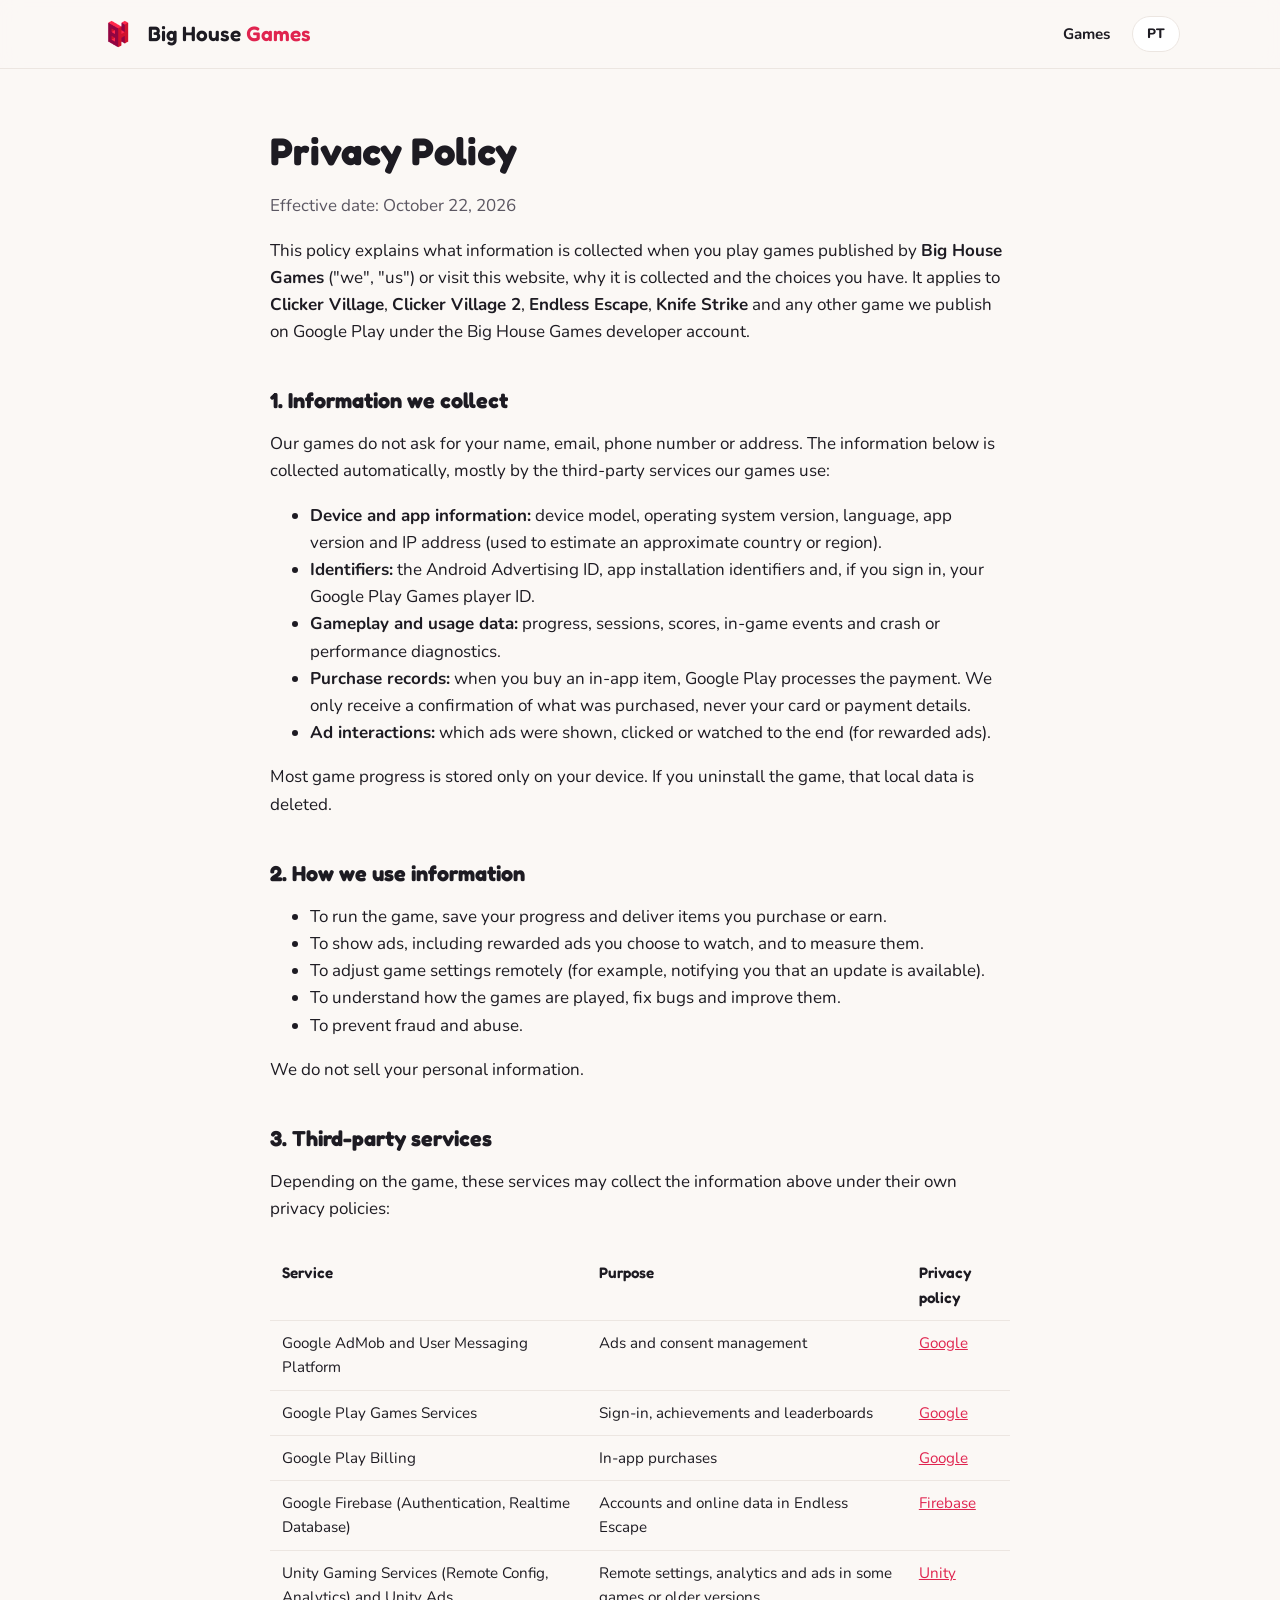
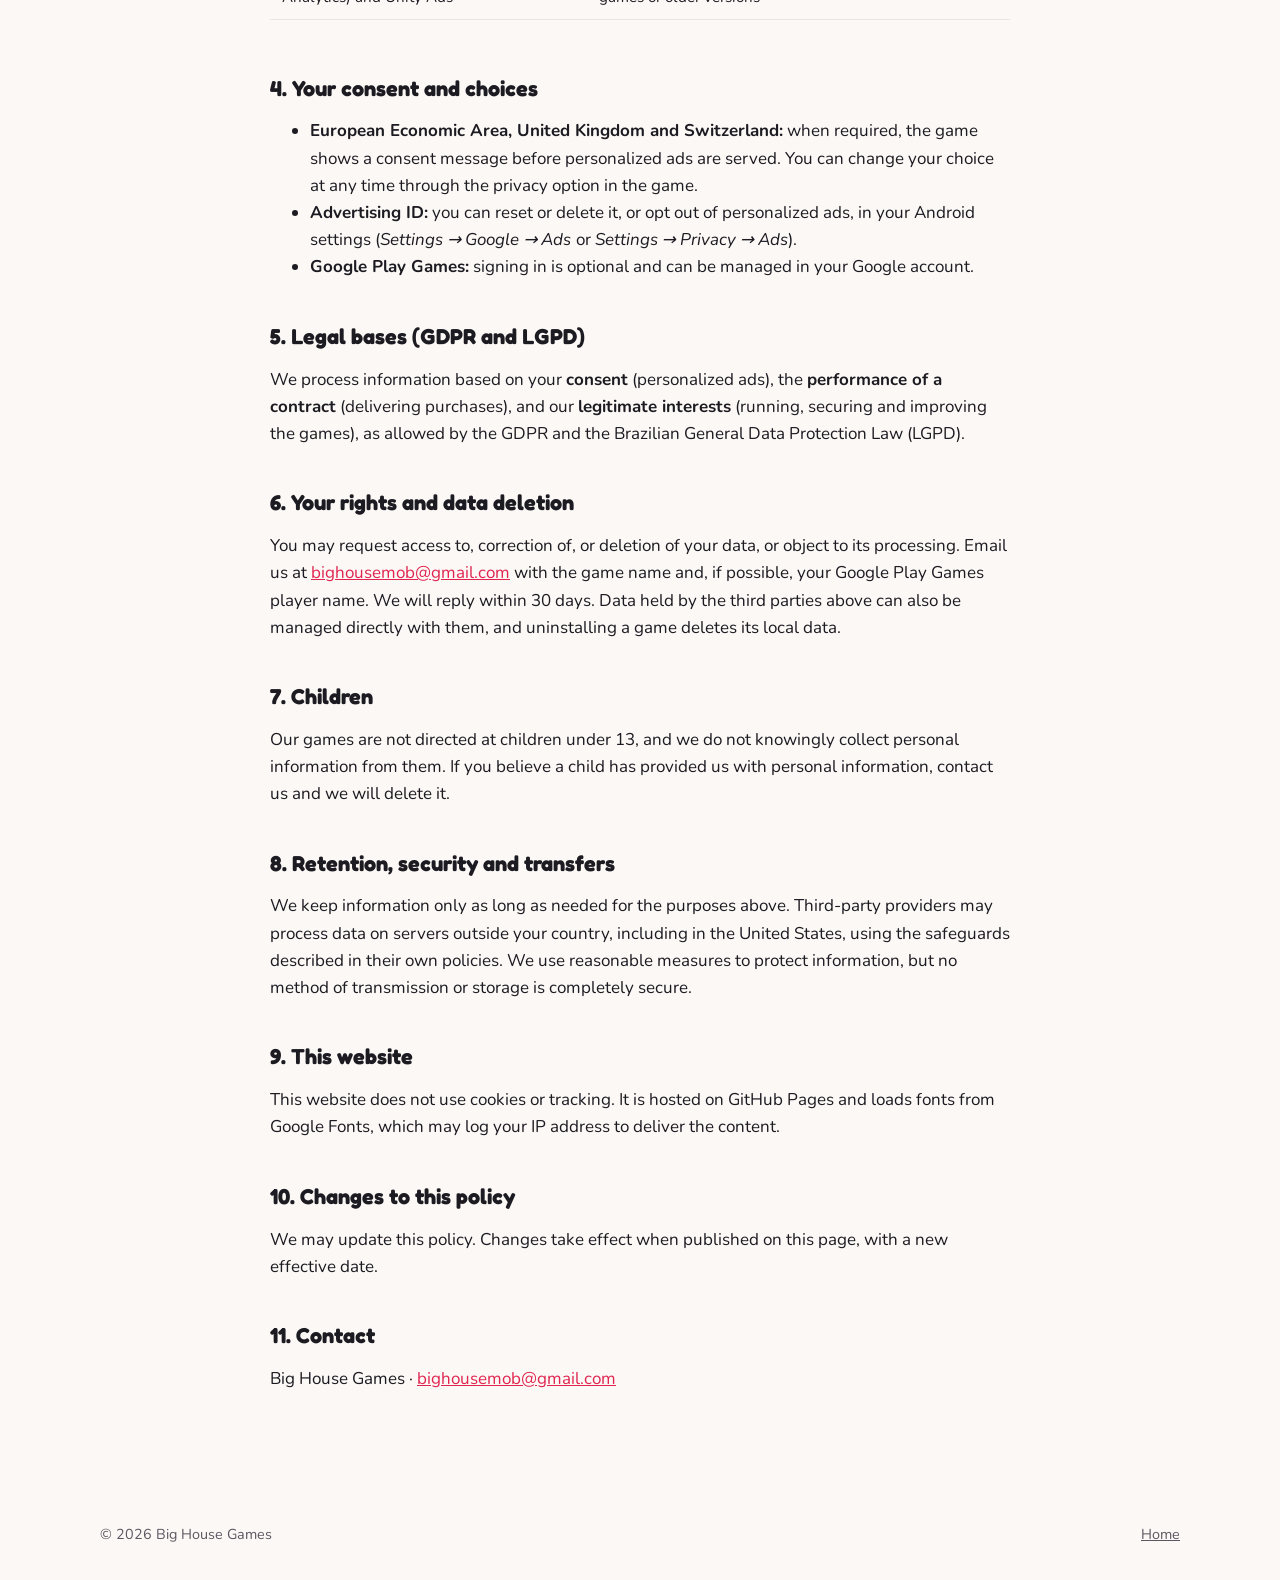
==== privacy-policy/index.html @ fc45186b "Big House Games site: home, privacy policy and app-ads.txt Co-Authored-By: Claude Opus 5.5 <noreply@" ====
<!doctype html>
<html lang="en" data-lang="en">
<head>
  <meta charset="utf-8">
  <meta name="viewport" content="width=device-width, initial-scale=1">
  <title>Privacy Policy · Big House Games</title>
  <meta name="description" content="Privacy Policy for the games and website of Big House Games.">
  <link rel="icon" href="../favicon.png">
  <link rel="preconnect" href="https://fonts.googleapis.com">
  <link rel="preconnect" href="https://fonts.gstatic.com" crossorigin>
  <link href="https://fonts.googleapis.com/css2?family=Fredoka:wght@500;600&family=Nunito:wght@400;700;800&display=swap" rel="stylesheet">
  <link rel="stylesheet" href="../assets/style.css">
  <script src="../assets/lang.js"></script>
</head>
<body>

<header class="site-header">
  <div class="wrap">
    <a class="brand" href="../">
      <img src="../assets/img/bh-symbol.png" alt="">
      <p class="brand-name">Big House <span>Games</span></p>
    </a>
    <nav class="nav">
      <a href="../#games"><span data-l="en">Games</span><span data-l="pt">Jogos</span></a>
      <button class="lang-toggle" type="button" aria-label="Change language / Mudar idioma"><span data-l="en">PT</span><span data-l="pt">EN</span></button>
    </nav>
  </div>
</header>

<main class="wrap legal">

<!-- ============================ ENGLISH ============================ -->
<article data-l="en">
  <h1>Privacy Policy</h1>
  <p class="updated">Effective date: October 22, 2026</p>

  <p>This policy explains what information is collected when you play games published by <strong>Big House Games</strong> ("we", "us") or visit this website, why it is collected and the choices you have. It applies to <strong>Clicker Village</strong>, <strong>Clicker Village 2</strong>, <strong>Endless Escape</strong>, <strong>Knife Strike</strong> and any other game we publish on Google Play under the Big House Games developer account.</p>

  <h2>1. Information we collect</h2>
  <p>Our games do not ask for your name, email, phone number or address. The information below is collected automatically, mostly by the third-party services our games use:</p>
  <ul>
    <li><strong>Device and app information:</strong> device model, operating system version, language, app version and IP address (used to estimate an approximate country or region).</li>
    <li><strong>Identifiers:</strong> the Android Advertising ID, app installation identifiers and, if you sign in, your Google Play Games player ID.</li>
    <li><strong>Gameplay and usage data:</strong> progress, sessions, scores, in-game events and crash or performance diagnostics.</li>
    <li><strong>Purchase records:</strong> when you buy an in-app item, Google Play processes the payment. We only receive a confirmation of what was purchased, never your card or payment details.</li>
    <li><strong>Ad interactions:</strong> which ads were shown, clicked or watched to the end (for rewarded ads).</li>
  </ul>
  <p>Most game progress is stored only on your device. If you uninstall the game, that local data is deleted.</p>

  <h2>2. How we use information</h2>
  <ul>
    <li>To run the game, save your progress and deliver items you purchase or earn.</li>
    <li>To show ads, including rewarded ads you choose to watch, and to measure them.</li>
    <li>To adjust game settings remotely (for example, notifying you that an update is available).</li>
    <li>To understand how the games are played, fix bugs and improve them.</li>
    <li>To prevent fraud and abuse.</li>
  </ul>
  <p>We do not sell your personal information.</p>

  <h2>3. Third-party services</h2>
  <p>Depending on the game, these services may collect the information above under their own privacy policies:</p>
  <div class="table-scroll">
    <table>
      <tr><th>Service</th><th>Purpose</th><th>Privacy policy</th></tr>
      <tr><td>Google AdMob and User Messaging Platform</td><td>Ads and consent management</td><td><a href="https://policies.google.com/technologies/partner-sites">Google</a></td></tr>
      <tr><td>Google Play Games Services</td><td>Sign-in, achievements and leaderboards</td><td><a href="https://policies.google.com/privacy">Google</a></td></tr>
      <tr><td>Google Play Billing</td><td>In-app purchases</td><td><a href="https://policies.google.com/privacy">Google</a></td></tr>
      <tr><td>Google Firebase (Authentication, Realtime Database)</td><td>Accounts and online data in Endless Escape</td><td><a href="https://firebase.google.com/support/privacy">Firebase</a></td></tr>
      <tr><td>Unity Gaming Services (Remote Config, Analytics) and Unity Ads</td><td>Remote settings, analytics and ads in some games or older versions</td><td><a href="https://unity.com/legal/privacy-policy">Unity</a></td></tr>
    </table>
  </div>

  <h2>4. Your consent and choices</h2>
  <ul>
    <li><strong>European Economic Area, United Kingdom and Switzerland:</strong> when required, the game shows a consent message before personalized ads are served. You can change your choice at any time through the privacy option in the game.</li>
    <li><strong>Advertising ID:</strong> you can reset or delete it, or opt out of personalized ads, in your Android settings (<em>Settings → Google → Ads</em> or <em>Settings → Privacy → Ads</em>).</li>
    <li><strong>Google Play Games:</strong> signing in is optional and can be managed in your Google account.</li>
  </ul>

  <h2>5. Legal bases (GDPR and LGPD)</h2>
  <p>We process information based on your <strong>consent</strong> (personalized ads), the <strong>performance of a contract</strong> (delivering purchases), and our <strong>legitimate interests</strong> (running, securing and improving the games), as allowed by the GDPR and the Brazilian General Data Protection Law (LGPD).</p>

  <h2>6. Your rights and data deletion</h2>
  <p>You may request access to, correction of, or deletion of your data, or object to its processing. Email us at <a href="mailto:bighousemob@gmail.com">bighousemob@gmail.com</a> with the game name and, if possible, your Google Play Games player name. We will reply within 30 days. Data held by the third parties above can also be managed directly with them, and uninstalling a game deletes its local data.</p>

  <h2>7. Children</h2>
  <p>Our games are not directed at children under 13, and we do not knowingly collect personal information from them. If you believe a child has provided us with personal information, contact us and we will delete it.</p>

  <h2>8. Retention, security and transfers</h2>
  <p>We keep information only as long as needed for the purposes above. Third-party providers may process data on servers outside your country, including in the United States, using the safeguards described in their own policies. We use reasonable measures to protect information, but no method of transmission or storage is completely secure.</p>

  <h2>9. This website</h2>
  <p>This website does not use cookies or tracking. It is hosted on GitHub Pages and loads fonts from Google Fonts, which may log your IP address to deliver the content.</p>

  <h2>10. Changes to this policy</h2>
  <p>We may update this policy. Changes take effect when published on this page, with a new effective date.</p>

  <h2>11. Contact</h2>
  <p>Big House Games · <a href="mailto:bighousemob@gmail.com">bighousemob@gmail.com</a></p>
</article>

<!-- ============================ PORTUGUÊS ============================ -->
<article data-l="pt">
  <h1>Política de Privacidade</h1>
  <p class="updated">Vigente desde: 22 de outubro de 2026</p>

  <p>Esta política explica quais informações são coletadas quando você joga os jogos publicados pela <strong>Big House Games</strong> ("nós") ou visita este site, por que elas são coletadas e quais escolhas você tem. Ela se aplica a <strong>Clicker Village</strong>, <strong>Clicker Village 2</strong>, <strong>Endless Escape</strong>, <strong>Knife Strike</strong> e a qualquer outro jogo que publicarmos no Google Play pela conta de desenvolvedor Big House Games.</p>

  <h2>1. Informações que coletamos</h2>
  <p>Nossos jogos não pedem seu nome, e-mail, telefone ou endereço. As informações abaixo são coletadas automaticamente, na maior parte pelos serviços de terceiros usados nos jogos:</p>
  <ul>
    <li><strong>Informações do dispositivo e do app:</strong> modelo do aparelho, versão do sistema, idioma, versão do app e endereço IP (usado para estimar país ou região aproximados).</li>
    <li><strong>Identificadores:</strong> o ID de publicidade do Android, identificadores de instalação do app e, se você entrar, seu ID de jogador do Google Play Games.</li>
    <li><strong>Dados de jogo e uso:</strong> progresso, sessões, pontuações, eventos do jogo e diagnósticos de falhas ou desempenho.</li>
    <li><strong>Registros de compras:</strong> quando você compra um item no jogo, o pagamento é processado pelo Google Play. Recebemos apenas a confirmação do que foi comprado, nunca os dados do seu cartão ou pagamento.</li>
    <li><strong>Interações com anúncios:</strong> quais anúncios foram exibidos, clicados ou assistidos até o fim (anúncios premiados).</li>
  </ul>
  <p>A maior parte do progresso fica salva apenas no seu aparelho. Se você desinstalar o jogo, esses dados locais são apagados.</p>

  <h2>2. Como usamos as informações</h2>
  <ul>
    <li>Para fazer o jogo funcionar, salvar seu progresso e entregar itens comprados ou conquistados.</li>
    <li>Para exibir anúncios, incluindo os premiados que você escolhe assistir, e medir seus resultados.</li>
    <li>Para ajustar configurações do jogo remotamente (por exemplo, avisar que há uma atualização disponível).</li>
    <li>Para entender como os jogos são jogados, corrigir erros e melhorá-los.</li>
    <li>Para prevenir fraudes e abusos.</li>
  </ul>
  <p>Não vendemos suas informações pessoais.</p>

  <h2>3. Serviços de terceiros</h2>
  <p>Dependendo do jogo, estes serviços podem coletar as informações acima, conforme suas próprias políticas de privacidade:</p>
  <div class="table-scroll">
    <table>
      <tr><th>Serviço</th><th>Finalidade</th><th>Política de privacidade</th></tr>
      <tr><td>Google AdMob e User Messaging Platform</td><td>Anúncios e gestão de consentimento</td><td><a href="https://policies.google.com/technologies/partner-sites">Google</a></td></tr>
      <tr><td>Google Play Games Services</td><td>Login, conquistas e placares</td><td><a href="https://policies.google.com/privacy">Google</a></td></tr>
      <tr><td>Google Play Faturamento</td><td>Compras no app</td><td><a href="https://policies.google.com/privacy">Google</a></td></tr>
      <tr><td>Google Firebase (Authentication, Realtime Database)</td><td>Contas e dados online no Endless Escape</td><td><a href="https://firebase.google.com/support/privacy">Firebase</a></td></tr>
      <tr><td>Unity Gaming Services (Remote Config, Analytics) e Unity Ads</td><td>Configurações remotas, análises e anúncios em alguns jogos ou versões antigas</td><td><a href="https://unity.com/legal/privacy-policy">Unity</a></td></tr>
    </table>
  </div>

  <h2>4. Seu consentimento e suas escolhas</h2>
  <ul>
    <li><strong>Espaço Econômico Europeu, Reino Unido e Suíça:</strong> quando exigido, o jogo mostra uma mensagem de consentimento antes de exibir anúncios personalizados. Você pode mudar sua escolha a qualquer momento pela opção de privacidade no jogo.</li>
    <li><strong>ID de publicidade:</strong> você pode redefini-lo, excluí-lo ou desativar anúncios personalizados nas configurações do Android (<em>Configurações → Google → Anúncios</em> ou <em>Configurações → Privacidade → Anúncios</em>).</li>
    <li><strong>Google Play Games:</strong> o login é opcional e pode ser gerenciado na sua conta Google.</li>
  </ul>

  <h2>5. Bases legais (LGPD e GDPR)</h2>
  <p>Tratamos informações com base no seu <strong>consentimento</strong> (anúncios personalizados), na <strong>execução de contrato</strong> (entrega de compras) e em nosso <strong>legítimo interesse</strong> (operar, proteger e melhorar os jogos), conforme permitido pela Lei Geral de Proteção de Dados (LGPD) e pelo GDPR.</p>

  <h2>6. Seus direitos e exclusão de dados</h2>
  <p>Você pode pedir acesso, correção ou exclusão dos seus dados, ou se opor ao tratamento. Escreva para <a href="mailto:bighousemob@gmail.com">bighousemob@gmail.com</a> informando o nome do jogo e, se possível, seu nome de jogador no Google Play Games. Respondemos em até 30 dias. Os dados mantidos pelos terceiros acima também podem ser gerenciados diretamente com eles, e desinstalar um jogo apaga seus dados locais.</p>

  <h2>7. Crianças</h2>
  <p>Nossos jogos não são direcionados a crianças menores de 13 anos, e não coletamos intencionalmente informações pessoais delas. Se você acredita que uma criança nos forneceu informações pessoais, entre em contato e nós as excluiremos.</p>

  <h2>8. Retenção, segurança e transferências</h2>
  <p>Mantemos as informações apenas pelo tempo necessário para as finalidades acima. Os fornecedores terceiros podem tratar dados em servidores fora do seu país, inclusive nos Estados Unidos, com as salvaguardas descritas em suas políticas. Usamos medidas razoáveis para proteger as informações, mas nenhum método de transmissão ou armazenamento é totalmente seguro.</p>

  <h2>9. Este site</h2>
  <p>Este site não usa cookies nem rastreamento. Ele é hospedado no GitHub Pages e carrega fontes do Google Fonts, que podem registrar seu endereço IP para entregar o conteúdo.</p>

  <h2>10. Alterações nesta política</h2>
  <p>Podemos atualizar esta política. As mudanças valem a partir da publicação nesta página, com uma nova data de vigência.</p>

  <h2>11. Contato</h2>
  <p>Big House Games · <a href="mailto:bighousemob@gmail.com">bighousemob@gmail.com</a></p>
</article>

</main>

<footer class="site-footer">
  <div class="wrap">
    <span>© 2026 Big House Games</span>
    <a href="../"><span data-l="en">Home</span><span data-l="pt">Início</span></a>
  </div>
</footer>

</body>
</html>
---- assets/style.css ----
:root {
  --brand: #e0244f;
  --brand-deep: #8a0c3c;
  --ink: #1d1b22;
  --ink-soft: #5b5762;
  --bg: #fbf8f5;
  --surface: #ffffff;
  --line: #ece6e1;
  --live: #1f9d55;
  --soon: #c27c0e;
  --radius: 18px;
  --shadow: 0 10px 30px rgba(29, 27, 34, 0.08);
  --max: 1120px;
}

@media (prefers-color-scheme: dark) {
  :root {
    --ink: #f3eef0;
    --ink-soft: #b5adb3;
    --bg: #141217;
    --surface: #1e1b22;
    --line: #2e2a33;
    --shadow: 0 10px 30px rgba(0, 0, 0, 0.35);
  }
}

* { box-sizing: border-box; }

html { scroll-behavior: smooth; }

body {
  margin: 0;
  font-family: "Nunito", system-ui, -apple-system, "Segoe UI", sans-serif;
  font-size: 17px;
  line-height: 1.6;
  color: var(--ink);
  background: var(--bg);
}

/* Bilingual content: only the active language is shown */
html[data-lang="en"] [data-l="pt"],
html[data-lang="pt"] [data-l="en"] { display: none !important; }

h1, h2, h3, .brand-name {
  font-family: "Fredoka", "Nunito", sans-serif;
  line-height: 1.15;
  margin: 0 0 0.5em;
}

a { color: var(--brand); }

img { max-width: 100%; display: block; }

.wrap {
  width: 100%;
  max-width: var(--max);
  margin: 0 auto;
  padding: 0 20px;
}

/* Header */
.site-header {
  position: sticky;
  top: 0;
  z-index: 10;
  background: color-mix(in srgb, var(--bg) 88%, transparent);
  backdrop-filter: blur(10px);
  border-bottom: 1px solid var(--line);
}

.site-header .wrap {
  display: flex;
  align-items: center;
  gap: 24px;
  height: 68px;
}

.brand {
  display: flex;
  align-items: center;
  gap: 10px;
  text-decoration: none;
  color: var(--ink);
}

.brand img { width: 38px; height: 38px; }

.brand-name { font-size: 1.3rem; margin: 0; font-weight: 600; }

.brand-name span { color: var(--brand); }

.nav {
  margin-left: auto;
  display: flex;
  align-items: center;
  gap: 22px;
}

.nav a {
  color: var(--ink);
  text-decoration: none;
  font-weight: 700;
  font-size: 0.95rem;
}

.nav a:hover { color: var(--brand); }

.lang-toggle {
  border: 1px solid var(--line);
  background: var(--surface);
  color: var(--ink);
  border-radius: 999px;
  padding: 6px 14px;
  font: inherit;
  font-weight: 800;
  font-size: 0.85rem;
  cursor: pointer;
}

.lang-toggle:hover { border-color: var(--brand); }

/* Hero */
.hero {
  padding: 90px 0 70px;
  background:
    radial-gradient(circle at 85% 20%, color-mix(in srgb, var(--brand) 18%, transparent), transparent 45%),
    radial-gradient(circle at 10% 90%, color-mix(in srgb, var(--brand-deep) 14%, transparent), transparent 40%);
}

.hero .wrap {
  display: grid;
  grid-template-columns: 1.3fr 1fr;
  gap: 40px;
  align-items: center;
}

.eyebrow {
  display: inline-block;
  font-weight: 800;
  font-size: 0.8rem;
  letter-spacing: 0.12em;
  text-transform: uppercase;
  color: var(--brand);
  margin-bottom: 14px;
}

.hero h1 { font-size: clamp(2.4rem, 5vw, 3.8rem); }

.hero p {
  font-size: 1.15rem;
  color: var(--ink-soft);
  max-width: 34em;
}

.hero-logo {
  justify-self: center;
  width: min(300px, 70vw);
  filter: drop-shadow(0 18px 30px rgba(138, 12, 60, 0.25));
}

.btn {
  display: inline-block;
  margin-top: 18px;
  padding: 12px 26px;
  border-radius: 999px;
  background: var(--brand);
  color: #fff;
  text-decoration: none;
  font-weight: 800;
}

.btn:hover { background: var(--brand-deep); }

/* Sections */
section { padding: 70px 0; }

.section-title { font-size: 2.1rem; }

.section-lead {
  color: var(--ink-soft);
  margin: 0 0 34px;
  max-width: 40em;
}

/* Games */
.games {
  display: grid;
  grid-template-columns: repeat(2, 1fr);
  gap: 26px;
}

.game {
  background: var(--surface);
  border: 1px solid var(--line);
  border-radius: var(--radius);
  overflow: hidden;
  box-shadow: var(--shadow);
  display: flex;
  flex-direction: column;
}

.game-media {
  aspect-ratio: 2 / 1;
  display: flex;
  align-items: center;
  justify-content: center;
  overflow: hidden;
}

.game-media img.cover {
  width: 100%;
  height: 100%;
  object-fit: cover;
}

.game-media img.contain {
  max-height: 78%;
  width: auto;
}

.media-cv2 { background: linear-gradient(160deg, #e9f7d4, #b9e48a); }
.media-ee { background: linear-gradient(135deg, #ff8a1f, #5a1f6b); }
.media-ks { background: linear-gradient(160deg, #5a2a2e, #2e1517); }

.media-ee img.contain {
  max-height: 86%;
  border-radius: 22px;
  box-shadow: 0 10px 24px rgba(0, 0, 0, 0.35);
}

.game-body {
  padding: 22px 24px 26px;
  display: flex;
  flex-direction: column;
  flex: 1;
}

.game-body h3 { font-size: 1.5rem; margin-bottom: 6px; }

.game-body p { margin: 0 0 18px; color: var(--ink-soft); }

.game-foot {
  margin-top: auto;
  display: flex;
  align-items: center;
  gap: 12px;
  flex-wrap: wrap;
}

.status {
  display: inline-flex;
  align-items: center;
  gap: 6px;
  font-size: 0.8rem;
  font-weight: 800;
  padding: 4px 12px;
  border-radius: 999px;
}

.status::before {
  content: "";
  width: 8px;
  height: 8px;
  border-radius: 50%;
  background: currentColor;
}

.status.live { color: var(--live); background: color-mix(in srgb, var(--live) 14%, transparent); }
.status.soon { color: var(--soon); background: color-mix(in srgb, var(--soon) 16%, transparent); }

.store-link {
  display: inline-flex;
  align-items: center;
  gap: 8px;
  padding: 8px 16px;
  border-radius: 10px;
  background: var(--ink);
  color: var(--bg);
  text-decoration: none;
  font-weight: 800;
  font-size: 0.9rem;
}

.store-link svg { width: 18px; height: 18px; }

/* About / contact */
.about {
  background: var(--surface);
  border-top: 1px solid var(--line);
  border-bottom: 1px solid var(--line);
}

.about .wrap {
  display: grid;
  grid-template-columns: 1fr 1fr;
  gap: 50px;
}

.contact-card {
  background: var(--bg);
  border: 1px solid var(--line);
  border-radius: var(--radius);
  padding: 28px;
}

.contact-card a.mail {
  font-weight: 800;
  font-size: 1.15rem;
  word-break: break-all;
}

/* Footer */
.site-footer {
  padding: 34px 0;
  color: var(--ink-soft);
  font-size: 0.9rem;
}

.site-footer .wrap {
  display: flex;
  justify-content: space-between;
  gap: 16px;
  flex-wrap: wrap;
}

.site-footer a { color: var(--ink-soft); }

/* Legal pages */
.legal {
  max-width: 780px;
  padding: 60px 20px 80px;
}

.legal h1 { font-size: 2.4rem; }

.legal h2 { font-size: 1.35rem; margin-top: 2em; }

.legal .updated { color: var(--ink-soft); }

.legal table {
  width: 100%;
  border-collapse: collapse;
  font-size: 0.95rem;
  margin: 12px 0;
}

.legal th, .legal td {
  text-align: left;
  vertical-align: top;
  padding: 10px 12px;
  border-bottom: 1px solid var(--line);
}

.legal th { font-family: "Fredoka", sans-serif; font-weight: 600; }

.table-scroll { overflow-x: auto; }

@media (max-width: 820px) {
  .hero { padding: 50px 0 40px; }
  .hero .wrap, .about .wrap { grid-template-columns: 1fr; }
  .hero-logo { order: -1; width: 180px; }
  .games { grid-template-columns: 1fr; }
  .nav a.hide-sm { display: none; }
  section { padding: 50px 0; }
}
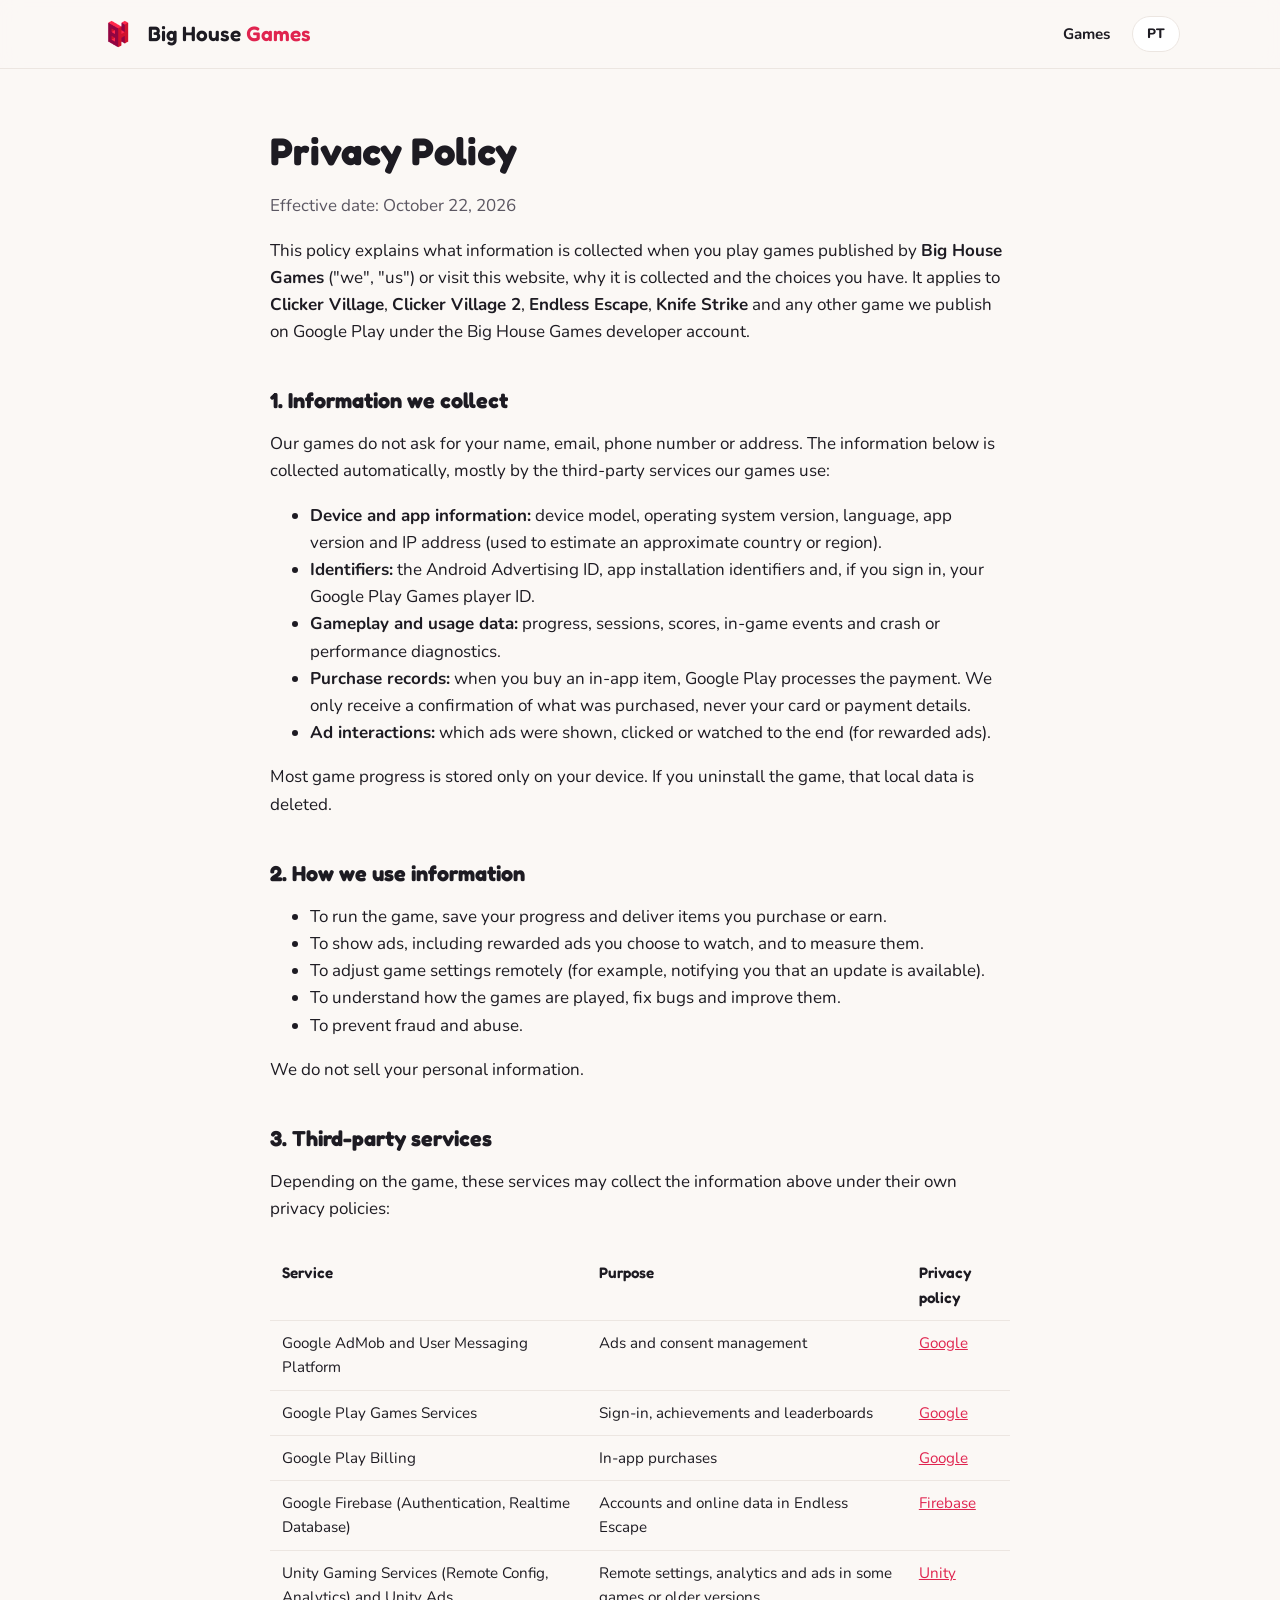
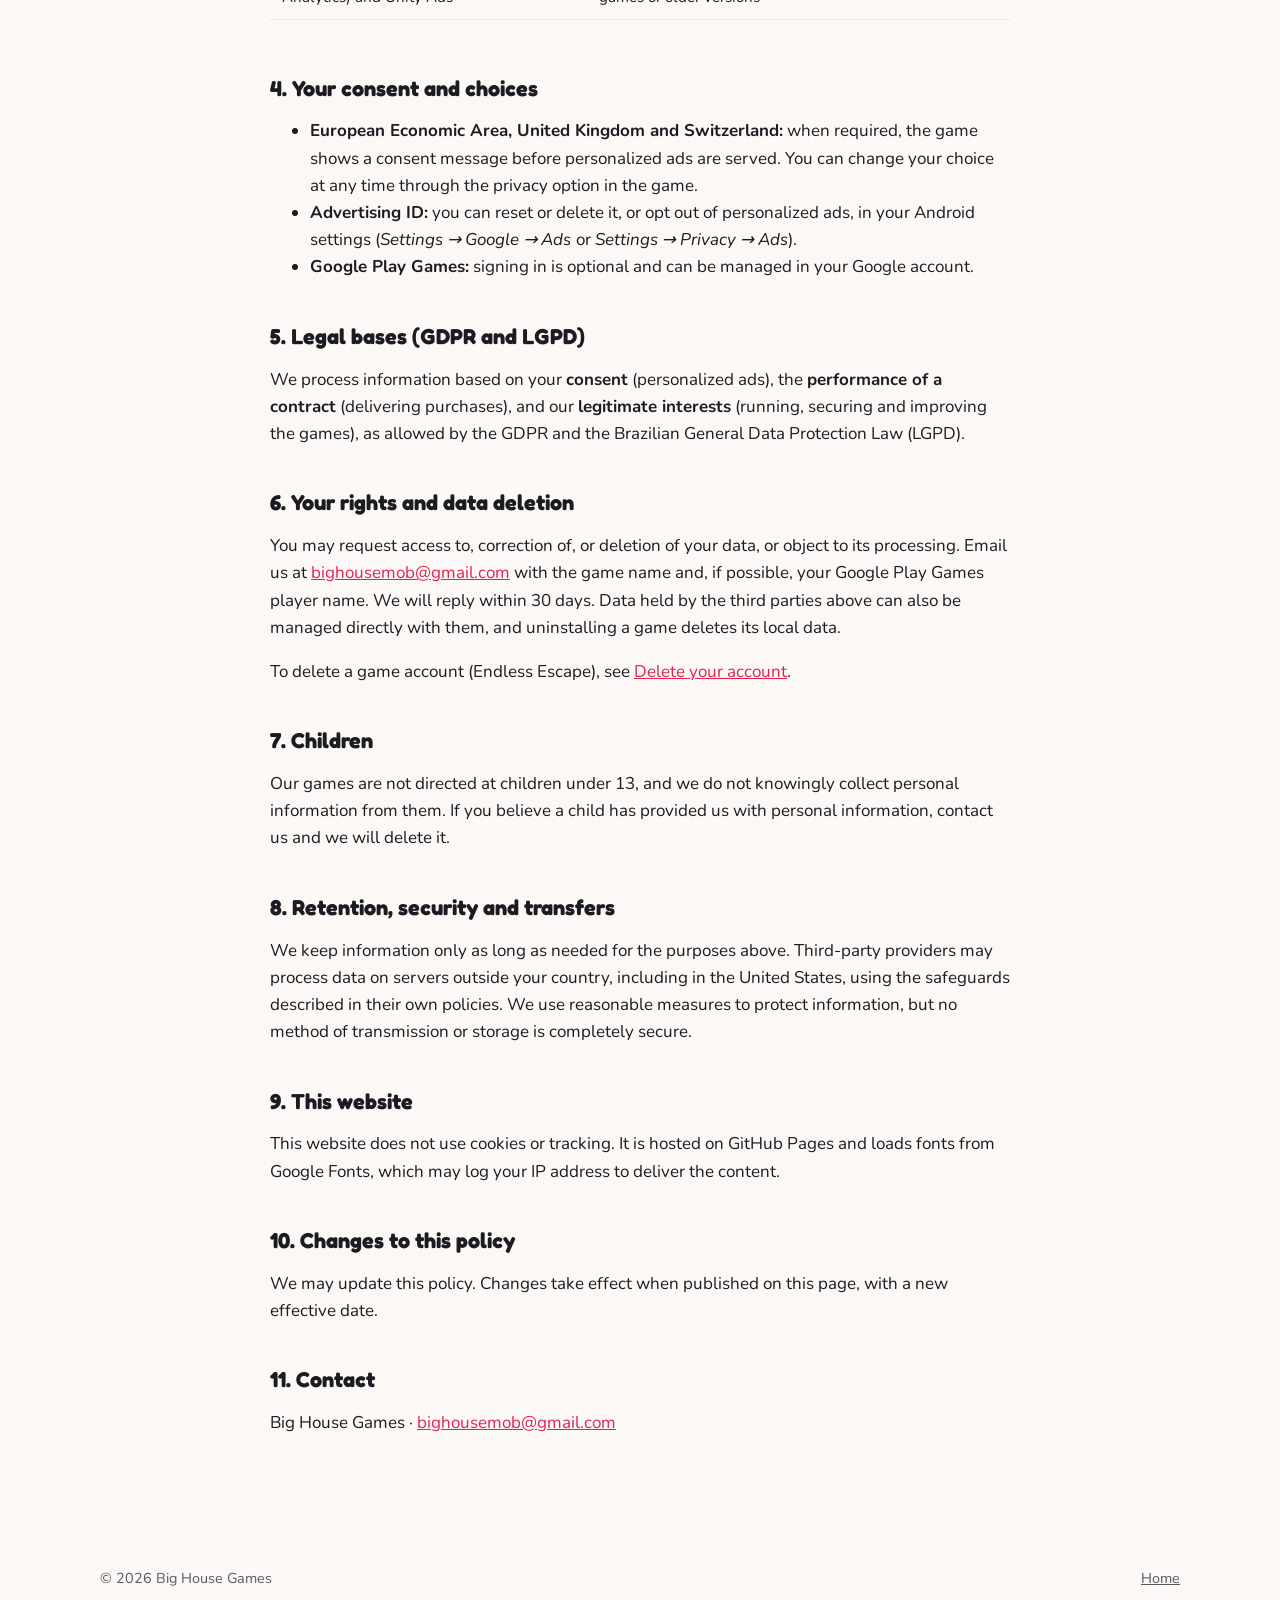
==== commit f2c866e2: "Link account deletion page from privacy policy Co-Authored-By: Claude Opus 5.5 <noreply@anthropic.co" ====
--- a/privacy-policy/index.html
+++ b/privacy-policy/index.html
@@ -82,6 +82,7 @@
 
   <h2>6. Your rights and data deletion</h2>
   <p>You may request access to, correction of, or deletion of your data, or object to its processing. Email us at <a href="mailto:bighousemob@gmail.com">bighousemob@gmail.com</a> with the game name and, if possible, your Google Play Games player name. We will reply within 30 days. Data held by the third parties above can also be managed directly with them, and uninstalling a game deletes its local data.</p>
+  <p>To delete a game account (Endless Escape), see <a href="../delete-account/">Delete your account</a>.</p>
 
   <h2>7. Children</h2>
   <p>Our games are not directed at children under 13, and we do not knowingly collect personal information from them. If you believe a child has provided us with personal information, contact us and we will delete it.</p>
@@ -152,6 +153,7 @@
 
   <h2>6. Seus direitos e exclusão de dados</h2>
   <p>Você pode pedir acesso, correção ou exclusão dos seus dados, ou se opor ao tratamento. Escreva para <a href="mailto:bighousemob@gmail.com">bighousemob@gmail.com</a> informando o nome do jogo e, se possível, seu nome de jogador no Google Play Games. Respondemos em até 30 dias. Os dados mantidos pelos terceiros acima também podem ser gerenciados diretamente com eles, e desinstalar um jogo apaga seus dados locais.</p>
+  <p>Para excluir uma conta de jogo (Endless Escape), veja <a href="../delete-account/">Excluir sua conta</a>.</p>
 
   <h2>7. Crianças</h2>
   <p>Nossos jogos não são direcionados a crianças menores de 13 anos, e não coletamos intencionalmente informações pessoais delas. Se você acredita que uma criança nos forneceu informações pessoais, entre em contato e nós as excluiremos.</p>
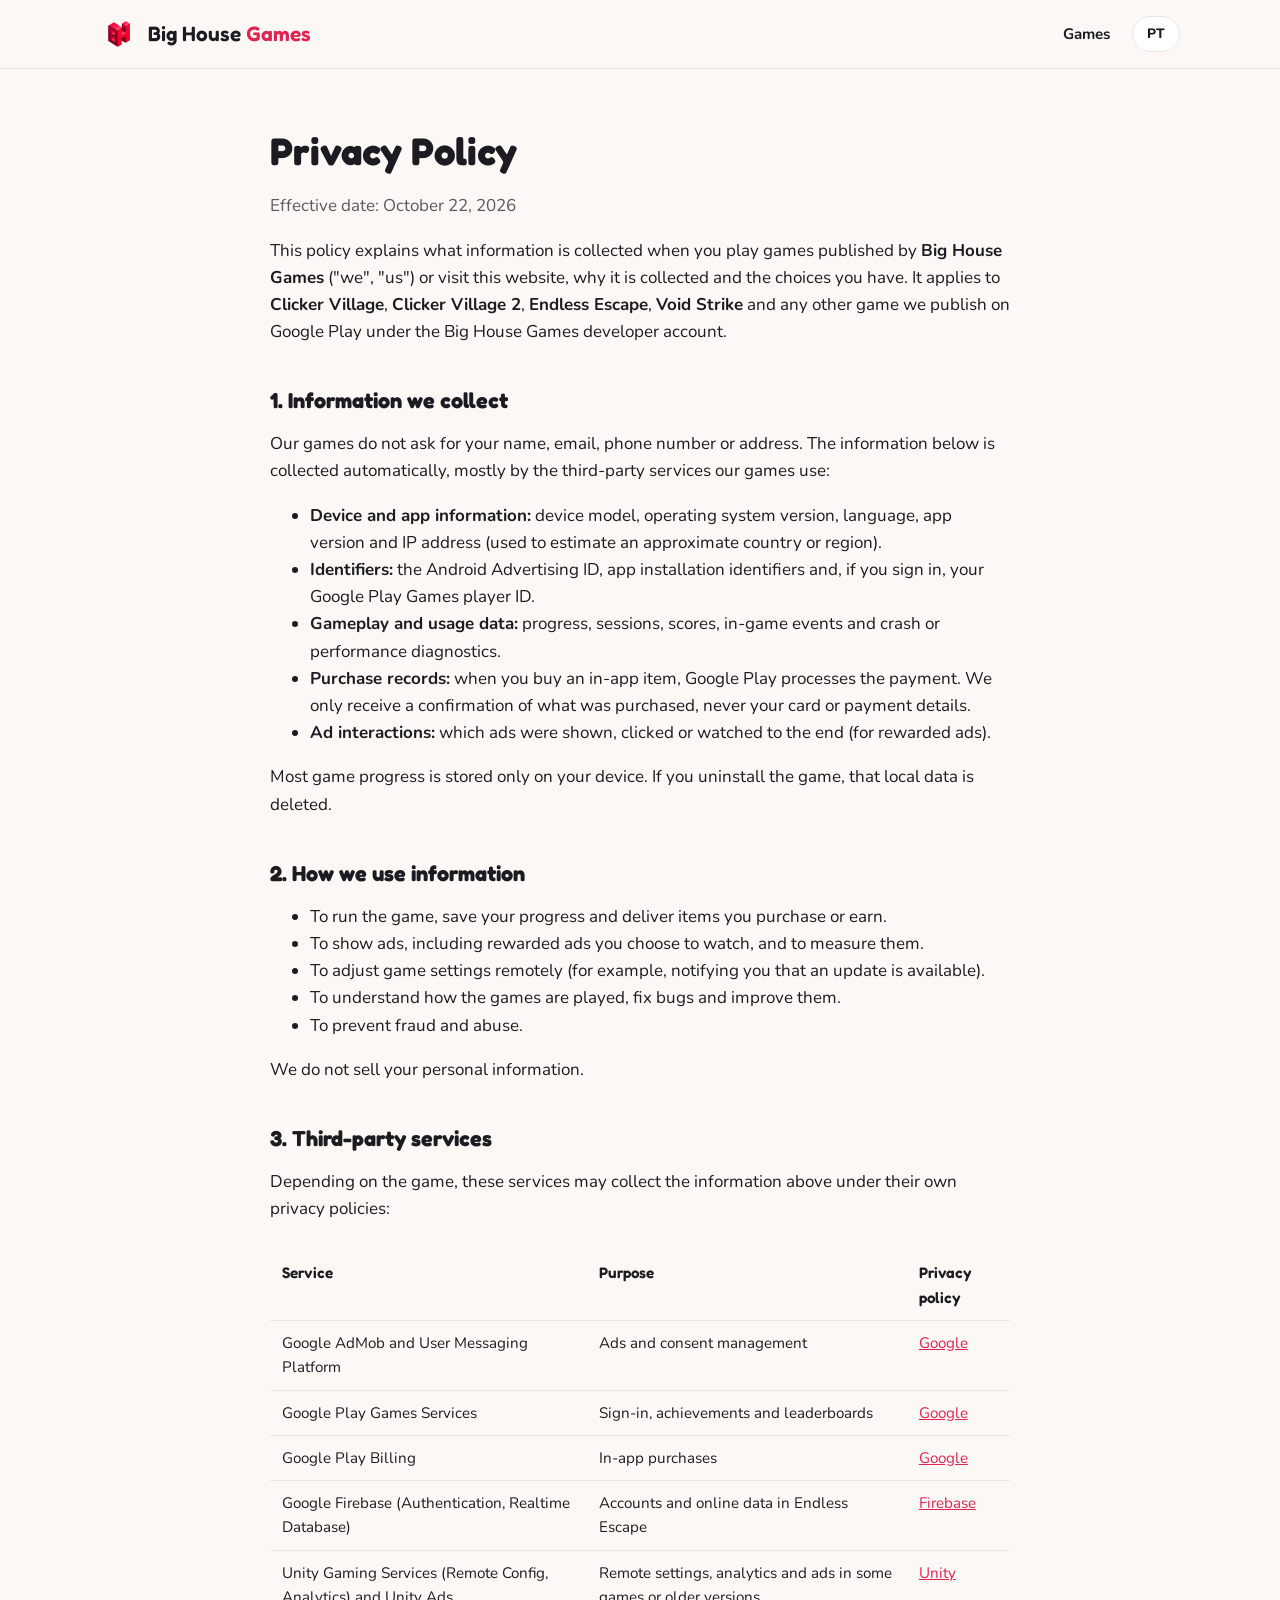
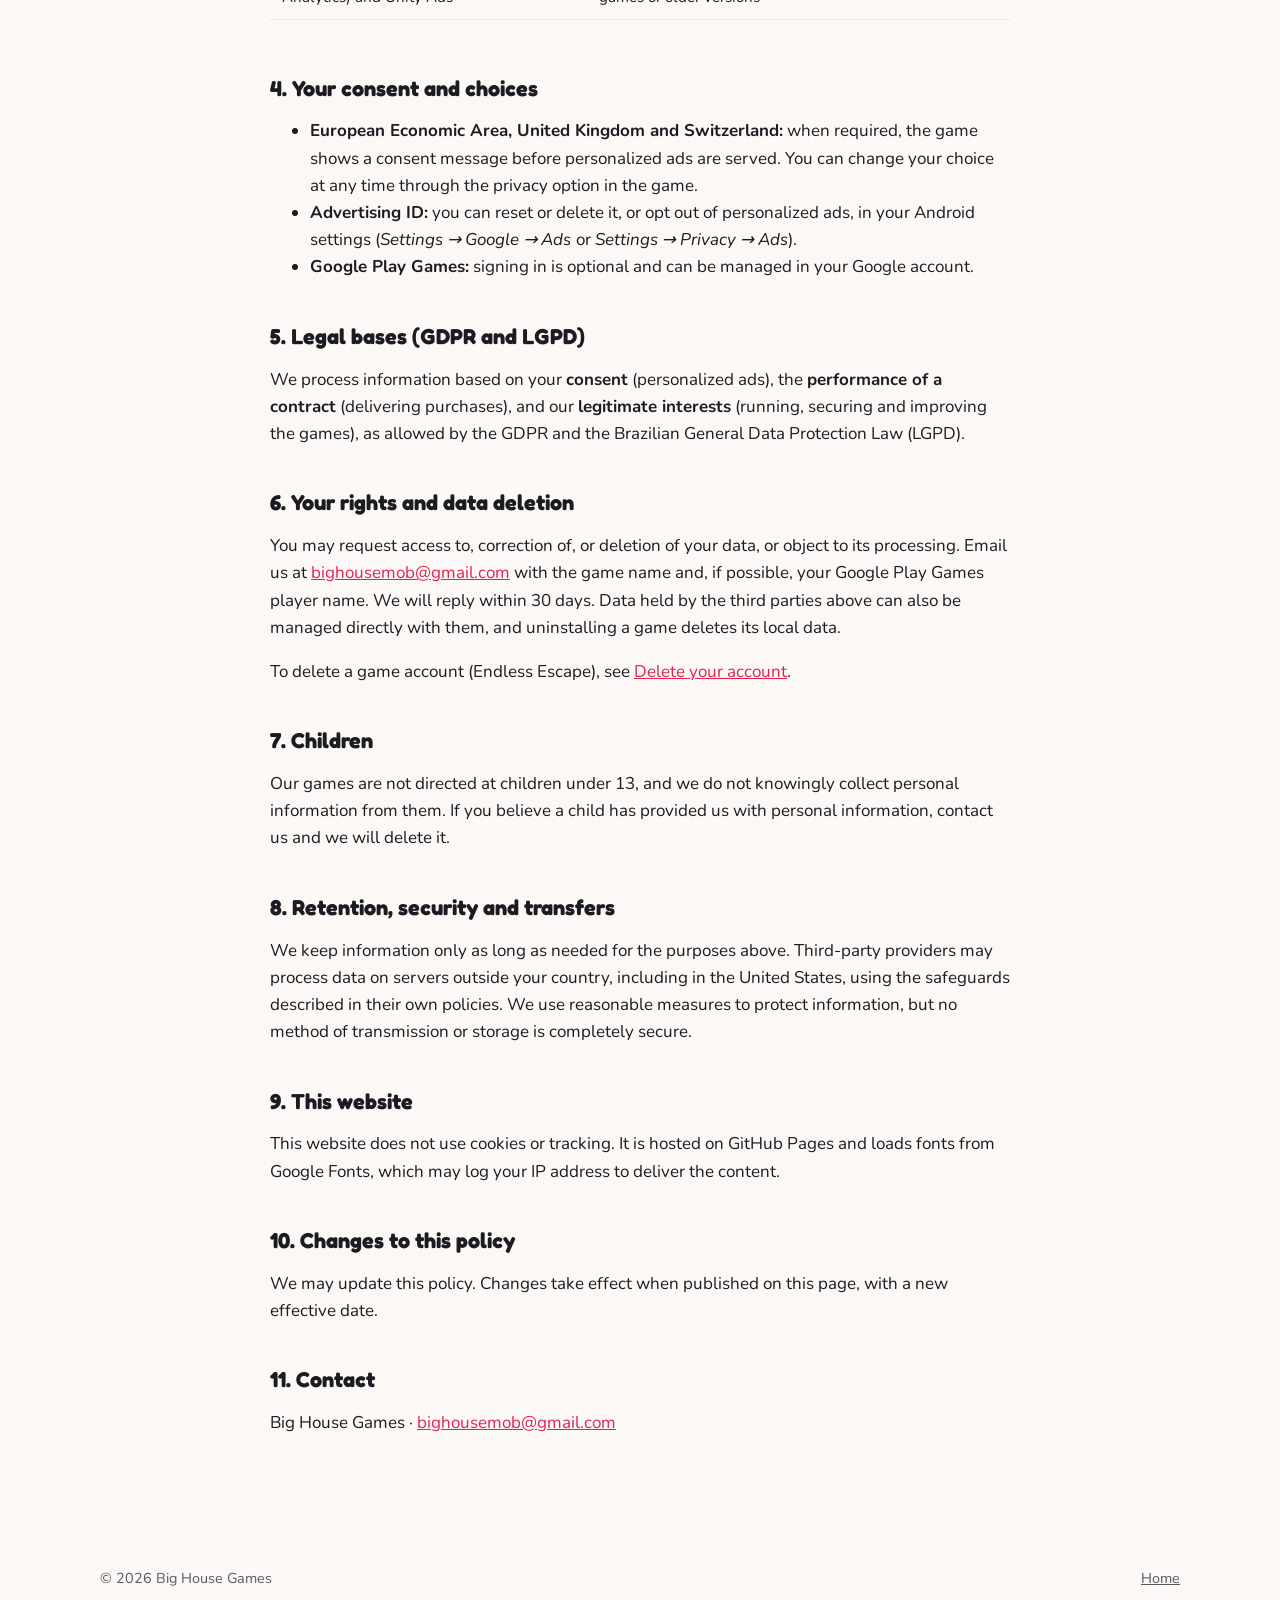
==== commit dd157772: "Rebrand Knife Strike as Void Strike and update home copy - Replace Knife Strike card with Void Strik" ====
--- a/privacy-policy/index.html
+++ b/privacy-policy/index.html
@@ -34,7 +34,7 @@
   <h1>Privacy Policy</h1>
   <p class="updated">Effective date: October 22, 2026</p>
 
-  <p>This policy explains what information is collected when you play games published by <strong>Big House Games</strong> ("we", "us") or visit this website, why it is collected and the choices you have. It applies to <strong>Clicker Village</strong>, <strong>Clicker Village 2</strong>, <strong>Endless Escape</strong>, <strong>Knife Strike</strong> and any other game we publish on Google Play under the Big House Games developer account.</p>
+  <p>This policy explains what information is collected when you play games published by <strong>Big House Games</strong> ("we", "us") or visit this website, why it is collected and the choices you have. It applies to <strong>Clicker Village</strong>, <strong>Clicker Village 2</strong>, <strong>Endless Escape</strong>, <strong>Void Strike</strong> and any other game we publish on Google Play under the Big House Games developer account.</p>
 
   <h2>1. Information we collect</h2>
   <p>Our games do not ask for your name, email, phone number or address. The information below is collected automatically, mostly by the third-party services our games use:</p>
@@ -105,7 +105,7 @@
   <h1>Política de Privacidade</h1>
   <p class="updated">Vigente desde: 22 de outubro de 2026</p>
 
-  <p>Esta política explica quais informações são coletadas quando você joga os jogos publicados pela <strong>Big House Games</strong> ("nós") ou visita este site, por que elas são coletadas e quais escolhas você tem. Ela se aplica a <strong>Clicker Village</strong>, <strong>Clicker Village 2</strong>, <strong>Endless Escape</strong>, <strong>Knife Strike</strong> e a qualquer outro jogo que publicarmos no Google Play pela conta de desenvolvedor Big House Games.</p>
+  <p>Esta política explica quais informações são coletadas quando você joga os jogos publicados pela <strong>Big House Games</strong> ("nós") ou visita este site, por que elas são coletadas e quais escolhas você tem. Ela se aplica a <strong>Clicker Village</strong>, <strong>Clicker Village 2</strong>, <strong>Endless Escape</strong>, <strong>Void Strike</strong> e a qualquer outro jogo que publicarmos no Google Play pela conta de desenvolvedor Big House Games.</p>
 
   <h2>1. Informações que coletamos</h2>
   <p>Nossos jogos não pedem seu nome, e-mail, telefone ou endereço. As informações abaixo são coletadas automaticamente, na maior parte pelos serviços de terceiros usados nos jogos:</p>
--- a/assets/style.css
+++ b/assets/style.css
@@ -211,22 +211,27 @@
   width: 100%;
   height: 100%;
   object-fit: cover;
-}
-
-.game-media img.contain {
-  max-height: 78%;
-  width: auto;
-}
-
-.media-cv2 { background: linear-gradient(160deg, #e9f7d4, #b9e48a); }
-.media-ee { background: linear-gradient(135deg, #ff8a1f, #5a1f6b); }
-.media-ks { background: linear-gradient(160deg, #5a2a2e, #2e1517); }
-
-.media-ee img.contain {
-  max-height: 86%;
-  border-radius: 22px;
-  box-shadow: 0 10px 24px rgba(0, 0, 0, 0.35);
-}
+  transition: transform 0.4s ease;
+}
+
+.game:hover .game-media img.cover { transform: scale(1.03); }
+
+.game-title {
+  display: flex;
+  align-items: center;
+  gap: 14px;
+  margin-bottom: 10px;
+}
+
+.app-icon {
+  width: 56px;
+  height: 56px;
+  flex: none;
+  border-radius: 14px;
+  box-shadow: 0 4px 12px rgba(0, 0, 0, 0.18);
+}
+
+.game-title h3 { margin: 0; }
 
 .game-body {
   padding: 22px 24px 26px;
